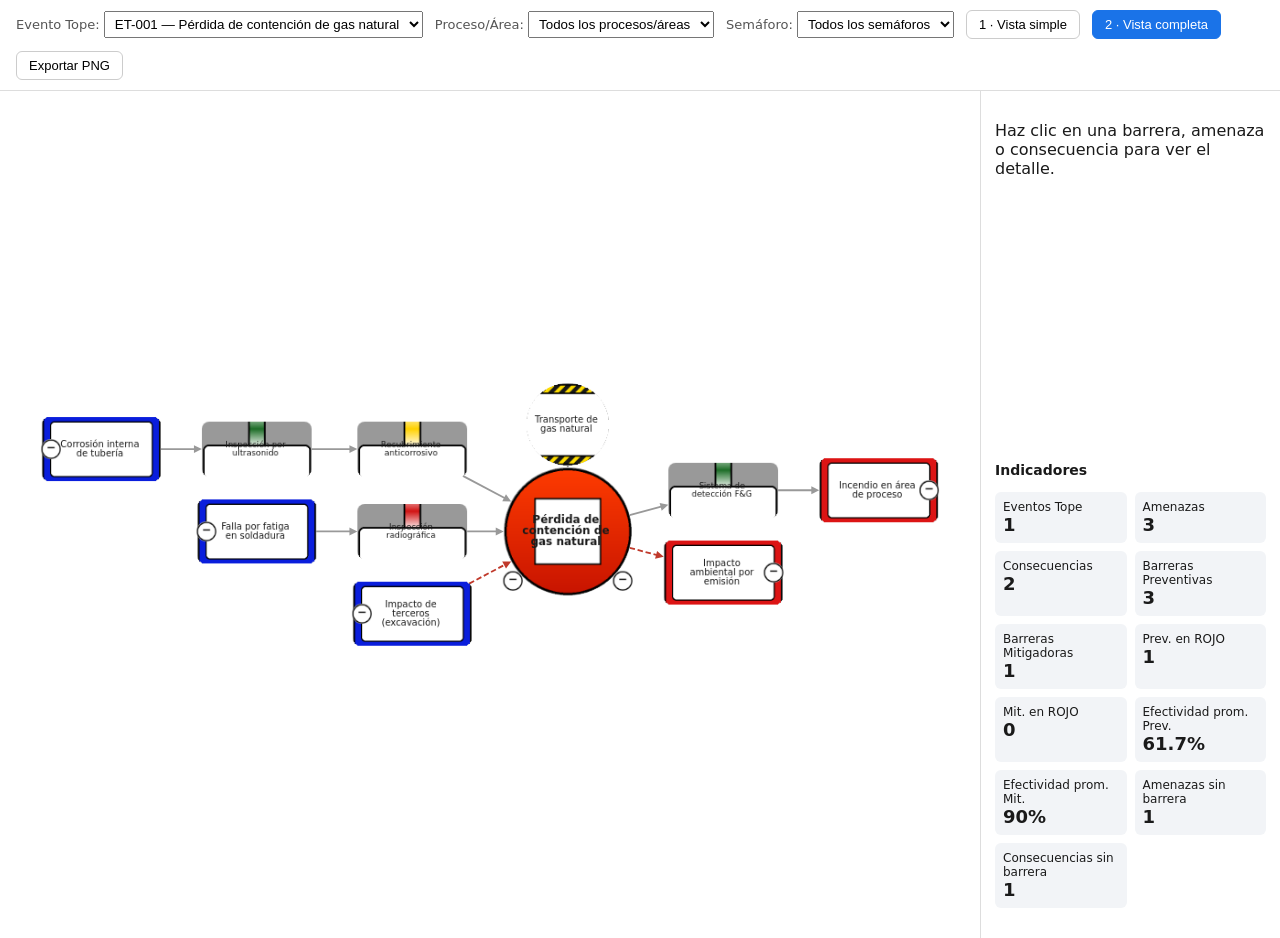
==== bowtie-app/test-diagram.html @ 65bcd28b "Add BowTie diagram module and full UI wiring (index.html + test-diagram.html) Cytoscape preset layou" ====
<!DOCTYPE html>
<html lang="es">
<head>
<meta charset="UTF-8" />
<title>BowTie — Diagrama de prueba (datos fijos)</title>
<link rel="stylesheet" href="css/styles.css" />
</head>
<body>
  <div class="toolbar">
    <label>Evento Tope: <select id="eventSelect"></select></label>
    <label>Proceso/Área: <select id="areaSelect"></select></label>
    <label>Semáforo: <select id="semaforoSelect"></select></label>
    <button id="btnVistaSimple">1 · Vista simple</button>
    <button id="btnVistaCompleta">2 · Vista completa</button>
    <button id="btnExportPng">Exportar PNG</button>
  </div>
  <div class="layout">
    <div id="cy"></div>
    <div class="side-panel">
      <div id="detailPanel">
        <p class="hint">Haz clic en una barrera, amenaza o consecuencia para ver el detalle.</p>
      </div>
      <div id="kpiPanel" style="display:none;"></div>
    </div>
  </div>
  <div class="validation-panel" id="validationPanel" style="display:none;"></div>

  <script src="vendor/cytoscape.min.js"></script>
  <script src="js/diagram/bowtieLayout.js"></script>
  <script src="js/diagram/cytoscapeStyles.js"></script>
  <script src="js/diagram/diagramRenderer.js"></script>
  <script src="js/diagram/exportPng.js"></script>
  <script src="js/ui/eventSelector.js"></script>
  <script src="js/ui/filters.js"></script>
  <script src="js/ui/appShell.js"></script>
  <script>
    // Datos fijos de prueba: 1 evento con 3 amenazas (una sin barrera) y 2 consecuencias,
    // incluyendo un factor de escalamiento, para poder probar el diagrama sin cargar Excel.
    const modeloPrueba = [
      {
        id: 'ET-001',
        nombre: 'Pérdida de contención de gas natural',
        peligro: 'Transporte de gas natural',
        procesoArea: 'Planta X - Compresión',
        amenazas: [
          {
            id: 'AM-001', nombre: 'Corrosión interna de tubería', categoria: 'Mecánica',
            descripcion: 'Pérdida de espesor por corrosión CO2/H2S', sinBarreras: false,
            barreras: [
              { id: 'BP-001', nombre: 'Inspección por ultrasonido', tipo: 'Activa', criticidad: 'Crítica', estado: 'Operativa', efectividadPct: 85, ultimaVerificacion: '2026-06-15', responsable: 'Ing. Confiabilidad', semaforo: 'VERDE',
                factores: [{ id: 'FE-001', nombre: 'Falta de mantenimiento del equipo', controles: [{ id: 'CE-001', nombre: 'Plan de mantenimiento', efectividadPct: 70, estado: 'Operativa' }] }] },
              { id: 'BP-002', nombre: 'Recubrimiento anticorrosivo', tipo: 'Pasiva', criticidad: 'No crítica', estado: 'Degradada', efectividadPct: 60, ultimaVerificacion: '2026-05-01', responsable: 'Ing. Confiabilidad', semaforo: 'AMARILLO', factores: [] },
            ],
          },
          {
            id: 'AM-002', nombre: 'Falla por fatiga en soldadura', categoria: 'Diseño',
            descripcion: 'Ciclos de presión repetidos', sinBarreras: false,
            barreras: [
              { id: 'BP-003', nombre: 'Inspección radiográfica', tipo: 'Activa', criticidad: 'Crítica', estado: 'Fuera de servicio', efectividadPct: 40, ultimaVerificacion: '2026-01-10', responsable: 'Ing. Integridad', semaforo: 'ROJO', factores: [] },
            ],
          },
          {
            id: 'AM-003', nombre: 'Impacto de terceros (excavación)', categoria: 'Externa',
            descripcion: 'Daño mecánico por maquinaria de terceros', sinBarreras: true, barreras: [],
          },
        ],
        consecuencias: [
          {
            id: 'CO-001', nombre: 'Incendio en área de proceso', severidad: 4, categoriaImpacto: 'Personas',
            descripcion: 'Incendio por ignición de nube de gas', sinBarreras: false,
            barreras: [
              { id: 'BM-001', nombre: 'Sistema de detección F&G', tipo: 'Activa', criticidad: 'Crítica', estado: 'Operativa', efectividadPct: 90, ultimaVerificacion: '2026-06-15', responsable: 'Ing. Confiabilidad', semaforo: 'VERDE', factores: [] },
            ],
          },
          {
            id: 'CO-002', nombre: 'Impacto ambiental por emisión', severidad: 3, categoriaImpacto: 'Ambiente',
            descripcion: 'Emisión de gas natural a la atmósfera', sinBarreras: true, barreras: [],
          },
        ],
      },
    ];

    const kpisPrueba = {
      totalEventos: 1, totalAmenazas: 3, totalConsecuencias: 2,
      totalBarrerasPreventivas: 3, totalBarrerasMitigadoras: 1,
      barrerasPrevRojo: 1, barrerasMitRojo: 0,
      efectividadPromedioPrev: 61.7, efectividadPromedioMit: 90,
      amenazasSinBarrera: 1, consecuenciasSinBarrera: 1,
    };

    const dom = {
      cyContainer: document.getElementById('cy'),
      detailPanel: document.getElementById('detailPanel'),
      kpiPanel: document.getElementById('kpiPanel'),
      validationPanel: document.getElementById('validationPanel'),
      eventSelect: document.getElementById('eventSelect'),
      areaSelect: document.getElementById('areaSelect'),
      semaforoSelect: document.getElementById('semaforoSelect'),
      btnVistaSimple: document.getElementById('btnVistaSimple'),
      btnVistaCompleta: document.getElementById('btnVistaCompleta'),
      btnExportPng: document.getElementById('btnExportPng'),
    };

    window.BowtieAppShell.initAppShell(dom, { modelo: modeloPrueba, kpis: kpisPrueba, report: { issues: [] } });
  </script>
</body>
</html>
---- bowtie-app/css/styles.css ----
* { box-sizing: border-box; }
body {
  margin: 0;
  font-family: system-ui, -apple-system, sans-serif;
  color: #1a1a1a;
  background: #f7f7f8;
}

.toolbar {
  display: flex;
  align-items: center;
  gap: 12px;
  padding: 10px 16px;
  background: #fff;
  border-bottom: 1px solid #ddd;
  flex-wrap: wrap;
}

.toolbar label { font-size: 13px; color: #555; }
.toolbar select { padding: 4px 6px; }

.toolbar button {
  padding: 6px 12px;
  border: 1px solid #ccc;
  border-radius: 6px;
  background: #fff;
  cursor: pointer;
  font-size: 13px;
}
.toolbar button.active { background: #1a73e8; color: #fff; border-color: #1a73e8; }
.toolbar button img { height: 16px; vertical-align: middle; }

.layout {
  display: flex;
  height: calc(100vh - 53px);
}

#cy {
  flex: 1;
  background: #fff;
}

.side-panel {
  width: 300px;
  padding: 14px;
  background: #fff;
  border-left: 1px solid #ddd;
  overflow-y: auto;
  display: flex;
  flex-direction: column;
  gap: 16px;
}
#detailPanel { flex: 1; }

.side-panel h3 { margin-top: 0; font-size: 14px; }
.side-panel dl { font-size: 13px; margin: 0; }
.side-panel dt { font-weight: 600; margin-top: 8px; }
.side-panel dd { margin: 2px 0 0 0; }

.kpi-grid {
  display: grid;
  grid-template-columns: 1fr 1fr;
  gap: 8px;
  margin-bottom: 16px;
}
.kpi-card {
  background: #f2f4f7;
  border-radius: 6px;
  padding: 8px;
  font-size: 12px;
}
.kpi-card .valor { font-size: 18px; font-weight: 700; }

.validation-panel {
  position: fixed;
  right: 20px;
  top: 60px;
  width: 420px;
  max-height: 70vh;
  overflow-y: auto;
  background: #fff8e1;
  border: 1px solid #f0c14b;
  border-radius: 8px;
  padding: 14px;
  box-shadow: 0 4px 14px rgba(0,0,0,0.15);
  z-index: 20;
}
.validation-panel h3 { margin-top: 0; }
.validation-panel ul { padding-left: 18px; font-size: 12px; }
.validation-panel .close-btn {
  position: absolute; top: 8px; right: 10px; cursor: pointer; border: none;
  background: none; font-size: 16px;
}
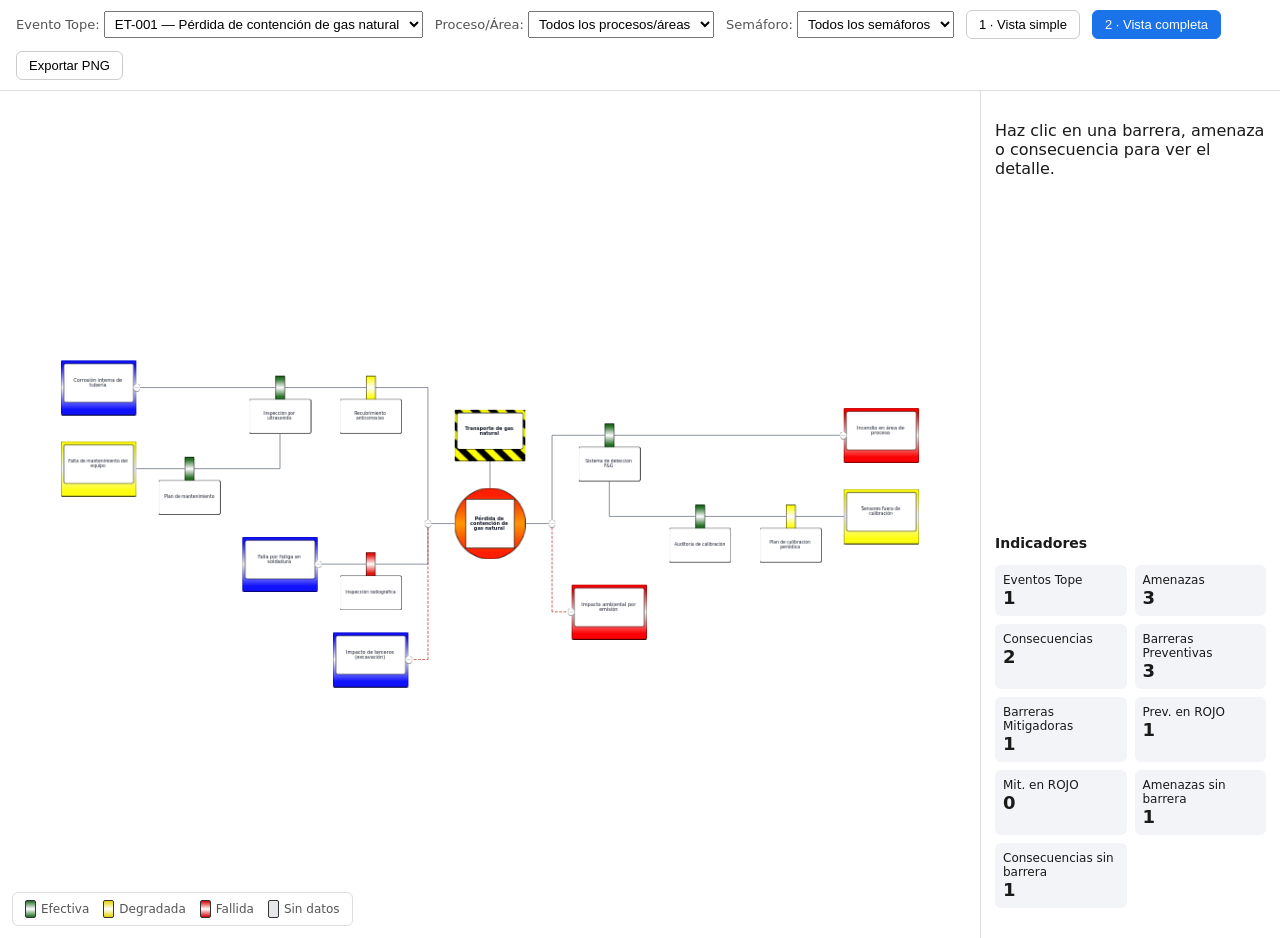
==== commit 9ac22161: "Simplify barrier Semaforo to depend only on Estado; drop Efectividad_Pct - calcSemaforo(estado): Ope" ====
--- a/bowtie-app/test-diagram.html
+++ b/bowtie-app/test-diagram.html
@@ -15,7 +15,15 @@
     <button id="btnExportPng">Exportar PNG</button>
   </div>
   <div class="layout">
-    <div id="cy"></div>
+    <div class="diagram-wrap">
+      <div id="cy"></div>
+      <div class="legend">
+        <span><i class="verde"></i>Efectiva</span>
+        <span><i class="amarillo"></i>Degradada</span>
+        <span><i class="rojo"></i>Fallida</span>
+        <span><i class="sin-datos"></i>Sin datos</span>
+      </div>
+    </div>
     <div class="side-panel">
       <div id="detailPanel">
         <p class="hint">Haz clic en una barrera, amenaza o consecuencia para ver el detalle.</p>
@@ -47,16 +55,16 @@
             id: 'AM-001', nombre: 'Corrosión interna de tubería', categoria: 'Mecánica',
             descripcion: 'Pérdida de espesor por corrosión CO2/H2S', sinBarreras: false,
             barreras: [
-              { id: 'BP-001', nombre: 'Inspección por ultrasonido', tipo: 'Activa', criticidad: 'Crítica', estado: 'Operativa', efectividadPct: 85, ultimaVerificacion: '2026-06-15', responsable: 'Ing. Confiabilidad', semaforo: 'VERDE',
-                factores: [{ id: 'FE-001', nombre: 'Falta de mantenimiento del equipo', controles: [{ id: 'CE-001', nombre: 'Plan de mantenimiento', efectividadPct: 70, estado: 'Operativa' }] }] },
-              { id: 'BP-002', nombre: 'Recubrimiento anticorrosivo', tipo: 'Pasiva', criticidad: 'No crítica', estado: 'Degradada', efectividadPct: 60, ultimaVerificacion: '2026-05-01', responsable: 'Ing. Confiabilidad', semaforo: 'AMARILLO', factores: [] },
+              { id: 'BP-001', nombre: 'Inspección por ultrasonido', tipo: 'Activa', criticidad: 'Crítica', estado: 'Operativa', ultimaVerificacion: '2026-06-15', responsable: 'Ing. Confiabilidad', semaforo: 'VERDE',
+                factores: [{ id: 'FE-001', nombre: 'Falta de mantenimiento del equipo', controles: [{ id: 'CE-001', nombre: 'Plan de mantenimiento', efectividadPct: 70, estado: 'Operativa', semaforo: 'VERDE' }] }] },
+              { id: 'BP-002', nombre: 'Recubrimiento anticorrosivo', tipo: 'Pasiva', criticidad: 'No crítica', estado: 'Degradada', ultimaVerificacion: '2026-05-01', responsable: 'Ing. Confiabilidad', semaforo: 'AMARILLO', factores: [] },
             ],
           },
           {
             id: 'AM-002', nombre: 'Falla por fatiga en soldadura', categoria: 'Diseño',
             descripcion: 'Ciclos de presión repetidos', sinBarreras: false,
             barreras: [
-              { id: 'BP-003', nombre: 'Inspección radiográfica', tipo: 'Activa', criticidad: 'Crítica', estado: 'Fuera de servicio', efectividadPct: 40, ultimaVerificacion: '2026-01-10', responsable: 'Ing. Integridad', semaforo: 'ROJO', factores: [] },
+              { id: 'BP-003', nombre: 'Inspección radiográfica', tipo: 'Activa', criticidad: 'Crítica', estado: 'Fuera de servicio', ultimaVerificacion: '2026-01-10', responsable: 'Ing. Integridad', semaforo: 'ROJO', factores: [] },
             ],
           },
           {
@@ -69,7 +77,11 @@
             id: 'CO-001', nombre: 'Incendio en área de proceso', severidad: 4, categoriaImpacto: 'Personas',
             descripcion: 'Incendio por ignición de nube de gas', sinBarreras: false,
             barreras: [
-              { id: 'BM-001', nombre: 'Sistema de detección F&G', tipo: 'Activa', criticidad: 'Crítica', estado: 'Operativa', efectividadPct: 90, ultimaVerificacion: '2026-06-15', responsable: 'Ing. Confiabilidad', semaforo: 'VERDE', factores: [] },
+              { id: 'BM-001', nombre: 'Sistema de detección F&G', tipo: 'Activa', criticidad: 'Crítica', estado: 'Operativa', ultimaVerificacion: '2026-06-15', responsable: 'Ing. Confiabilidad', semaforo: 'VERDE',
+                factores: [{ id: 'FE-002', nombre: 'Sensores fuera de calibración', controles: [
+                  { id: 'CE-002', nombre: 'Plan de calibración periódica', efectividadPct: 60, estado: 'Degradada', semaforo: 'AMARILLO' },
+                  { id: 'CE-003', nombre: 'Auditoría de calibración', efectividadPct: 80, estado: 'Operativa', semaforo: 'VERDE' },
+                ] }] },
             ],
           },
           {
@@ -84,7 +96,6 @@
       totalEventos: 1, totalAmenazas: 3, totalConsecuencias: 2,
       totalBarrerasPreventivas: 3, totalBarrerasMitigadoras: 1,
       barrerasPrevRojo: 1, barrerasMitRojo: 0,
-      efectividadPromedioPrev: 61.7, efectividadPromedioMit: 90,
       amenazasSinBarrera: 1, consecuenciasSinBarrera: 1,
     };
 
--- a/bowtie-app/css/styles.css
+++ b/bowtie-app/css/styles.css
@@ -35,10 +35,43 @@
   height: calc(100vh - 53px);
 }
 
+.diagram-wrap {
+  flex: 1;
+  position: relative;
+}
+
 #cy {
-  flex: 1;
+  width: 100%;
+  height: 100%;
   background: #fff;
 }
+
+.legend {
+  position: absolute;
+  left: 12px;
+  bottom: 12px;
+  display: flex;
+  gap: 14px;
+  align-items: center;
+  padding: 7px 12px;
+  background: rgba(255, 255, 255, 0.94);
+  border: 1px solid #ddd;
+  border-radius: 6px;
+  font-size: 12px;
+  color: #555;
+  pointer-events: none;
+}
+.legend span { display: flex; align-items: center; gap: 5px; }
+.legend i {
+  width: 11px;
+  height: 18px;
+  border: 1px solid #333;
+  border-radius: 2px;
+}
+.legend .verde { background: linear-gradient(#1e6b23, #fff, #1e6b23); }
+.legend .amarillo { background: linear-gradient(#e8d100, #fff, #e8d100); }
+.legend .rojo { background: linear-gradient(#d40000, #fff, #d40000); }
+.legend .sin-datos { background: #e5e7eb; }
 
 .side-panel {
   width: 300px;
